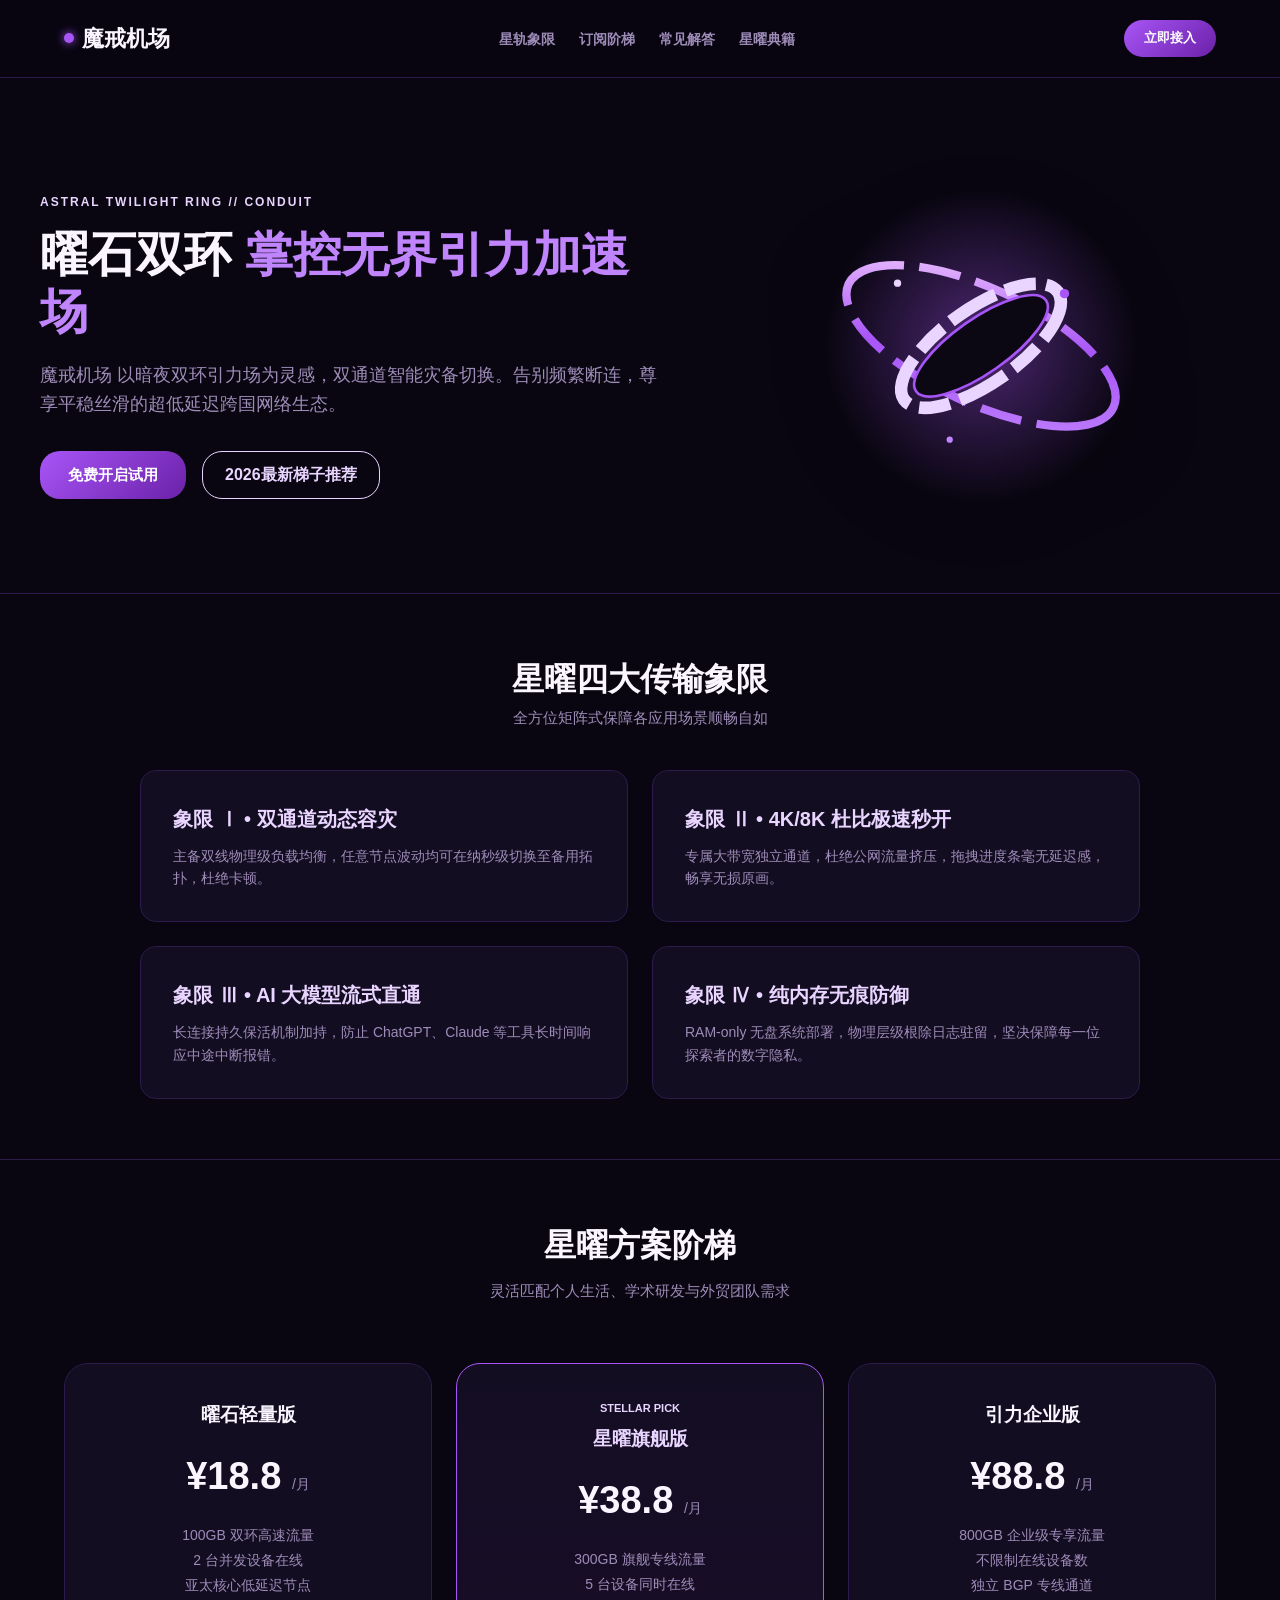
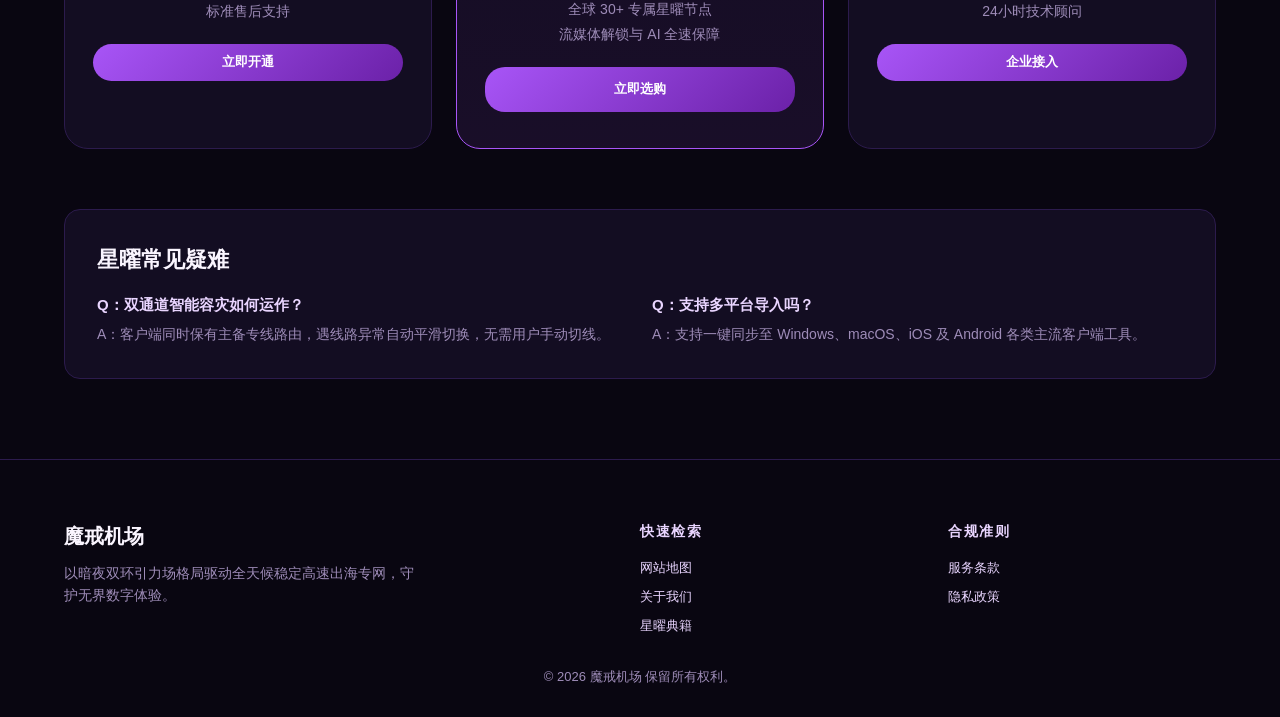
==== index.html @ d69c3776 "feat: deploy mojiecloud.lol landing page with full SEO suite" ====
<!DOCTYPE html>
<html lang="zh-CN">
<head>
  <meta charset="UTF-8">
  <meta name="viewport" content="width=device-width, initial-scale=1.0">
  <title>魔戒机场官方平台 - 2026曜石双环引力专线网络加速 | 极速秒开与外服游戏高口碑机场推荐</title>
  <meta name="description" content="魔戒机场以暗夜星曜双环引力场格局驱动多区域动态网络互联。双通道智能容灾，4K杜比秒开，超低时延跨国外服联机。">
  <link rel="canonical" href="https://mojiecloud.lol/">
  <link rel="stylesheet" href="style.css">
  <meta property="og:type" content="website">
  <meta property="og:title" content="魔戒机场官方平台 - 2026曜石双环引力专线网络加速 | 极速秒开与外服游戏高口碑机场推荐">
  <meta property="og:description" content="魔戒机场以暗夜星曜双环引力场格局驱动多区域动态网络互联。双通道智能容灾，4K杜比秒开，超低时延跨国外服联机。">
  <meta property="og:url" content="https://mojiecloud.lol/">
  <script type="application/ld+json">
  {"@context": "https://schema.org", "@type": "Product", "name": "魔戒机场曜石双环专网", "description": "魔戒机场以暗夜星曜双环引力场格局驱动多区域动态网络互联。双通道智能容灾，4K杜比秒开，超低时延跨国外服联机。", "brand": {"@type": "Brand", "name": "魔戒机场"}}
  </script>
</head>
<body>

  <!-- Floating Astral Dock Nav -->
  <nav class="astral-nav-wrap">
    <div class="astral-container astral-nav-inner">
      <a href="index.html" class="astral-logo">
        <span class="astral-dot"></span>
        <span>魔戒机场</span>
      </a>
      <ul class="astral-menu">
        <li><a href="#quadrant">星轨象限</a></li>
        <li><a href="#plans">订阅阶梯</a></li>
        <li><a href="#faq">常见解答</a></li>
        <li><a href="astral-lore.html">星曜典籍</a></li>
      </ul>
      <a href="https://ww012.twilightaff.com/#/?code=A56DH1Af" class="btn-astral-cta" target="_blank" rel="nofollow">立即接入</a>
    </div>
  </nav>

  <!-- Orbital Enclosure Hero -->
  <header class="astral-container orbit-hero">
    <div>
      <div style="font-size:12px; font-weight:800; color:var(--accent); letter-spacing:2px; margin-bottom:14px;">ASTRAL TWILIGHT RING // CONDUIT</div>
      <h1 class="orbit-hero-h1">曜石双环 <span>掌控无界引力加速场</span></h1>
      <p class="orbit-hero-desc">魔戒机场 以暗夜双环引力场为灵感，双通道智能灾备切换。告别频繁断连，尊享平稳丝滑的超低延迟跨国网络生态。</p>
      <div style="display:flex; gap:16px; flex-wrap:wrap;">
        <a href="https://ww012.twilightaff.com/#/?code=A56DH1Af" class="btn-astral-cta" style="padding:12px 28px; font-size:15px;" target="_blank" rel="nofollow">免费开启试用</a>
        <a href="https://tizilab.net/paihang/" style="padding:10px 22px; border:1px solid var(--accent); color:var(--accent); border-radius:20px; font-weight:700;" target="_blank">2026最新梯子推荐</a>
      </div>
    </div>
    <div style="display:flex; justify-content:center;">
      
        <div class="motion-art-frame mojie-astral-frame" aria-label="暗夜紫曜双同心魔戒插画">
          <svg class="motion-svg" width="100%" height="340" viewBox="0 0 460 360" fill="none" xmlns="http://www.w3.org/2000/svg">
            <defs>
              <linearGradient id="astralGrad" x1="0%" y1="0%" x2="100%" y2="100%">
                <stop offset="0%" stop-color="#f5d0fe"/>
                <stop offset="50%" stop-color="#a855f7"/>
                <stop offset="100%" stop-color="#c084fc"/>
              </linearGradient>
              <radialGradient id="astralGlow" cx="50%" cy="50%" r="50%">
                <stop offset="0%" stop-color="#a855f7" stop-opacity="0.45"/>
                <stop offset="100%" stop-color="#a855f7" stop-opacity="0"/>
              </radialGradient>
            </defs>
            <circle cx="230" cy="180" r="150" fill="url(#astralGlow)" class="glow-pulse"/>
            <g class="ring-spin-cw" transform-origin="230 180">
              <ellipse cx="230" cy="180" rx="140" ry="55" fill="none" stroke="url(#astralGrad)" stroke-width="8" stroke-dasharray="80 15 40 15" transform="rotate(25 230 180)"/>
            </g>
            <g class="ring-spin-ccw" transform-origin="230 180">
              <ellipse cx="230" cy="180" rx="90" ry="36" fill="none" stroke="#e9d5ff" stroke-width="12" stroke-dasharray="50 10 30 10" transform="rotate(-35 230 180)"/>
              <ellipse cx="230" cy="180" rx="76" ry="26" fill="#0b0814" stroke="#a855f7" stroke-width="2.5" transform="rotate(-35 230 180)"/>
            </g>
            <circle cx="150" cy="120" r="3.5" fill="#e9d5ff" class="bubble-float-1"/>
            <circle cx="310" cy="130" r="4.5" fill="#a855f7" class="bubble-float-2"/>
            <circle cx="200" cy="270" r="3" fill="#c084fc" class="bubble-float-3"/>
          </svg>
        </div>
        
    </div>
  </header>

  <!-- Quadrant Matrix 2x2 -->
  <section id="quadrant" class="quadrant-section">
    <div class="astral-container">
      <div style="text-align:center; margin-bottom:40px;">
        <h2 style="font-size:32px; font-weight:900;">星曜四大传输象限</h2>
        <p style="color:var(--muted); font-size:15px;">全方位矩阵式保障各应用场景顺畅自如</p>
      </div>

      <div class="quadrant-grid">
        <div class="quadrant-card">
          <h3>象限 Ⅰ • 双通道动态容灾</h3>
          <p>主备双线物理级负载均衡，任意节点波动均可在纳秒级切换至备用拓扑，杜绝卡顿。</p>
        </div>
        <div class="quadrant-card">
          <h3>象限 Ⅱ • 4K/8K 杜比极速秒开</h3>
          <p>专属大带宽独立通道，杜绝公网流量挤压，拖拽进度条毫无延迟感，畅享无损原画。</p>
        </div>
        <div class="quadrant-card">
          <h3>象限 Ⅲ • AI 大模型流式直通</h3>
          <p>长连接持久保活机制加持，防止 ChatGPT、Claude 等工具长时间响应中途中断报错。</p>
        </div>
        <div class="quadrant-card">
          <h3>象限 Ⅳ • 纯内存无痕防御</h3>
          <p>RAM-only 无盘系统部署，物理层级根除日志驻留，坚决保障每一位探索者的数字隐私。</p>
        </div>
      </div>
    </div>
  </section>

  <!-- Badge Circles Pricing -->
  <section id="plans" class="astral-container">
    <div style="text-align:center; margin-top:60px;">
      <h2 style="font-size:32px; font-weight:900;">星曜方案阶梯</h2>
      <p style="color:var(--muted); font-size:15px; margin-top:8px;">灵活匹配个人生活、学术研发与外贸团队需求</p>
    </div>

    <div class="badge-pricing">
      <div class="badge-price-card">
        <h3>曜石轻量版</h3>
        <div class="badge-num">¥18.8 <span style="font-size:14px; color:var(--muted); font-weight:normal;">/月</span></div>
        <p style="color:var(--muted); font-size:14px; line-height:1.8; margin-bottom:20px;">
          100GB 双环高速流量<br>2 台并发设备在线<br>亚太核心低延迟节点<br>标准售后支持
        </p>
        <a href="https://ww012.twilightaff.com/#/?code=A56DH1Af" class="btn-astral-cta" style="display:block;" target="_blank" rel="nofollow">立即开通</a>
      </div>

      <div class="badge-price-card featured">
        <div style="font-size:11px; color:var(--accent); font-weight:800; margin-bottom:6px;">STELLAR PICK</div>
        <h3 style="color:var(--accent);">星曜旗舰版</h3>
        <div class="badge-num">¥38.8 <span style="font-size:14px; color:var(--muted); font-weight:normal;">/月</span></div>
        <p style="color:var(--muted); font-size:14px; line-height:1.8; margin-bottom:20px;">
          300GB 旗舰专线流量<br>5 台设备同时在线<br>全球 30+ 专属星曜节点<br>流媒体解锁与 AI 全速保障
        </p>
        <a href="https://ww012.twilightaff.com/#/?code=A56DH1Af" class="btn-astral-cta" style="display:block; padding:12px;" target="_blank" rel="nofollow">立即选购</a>
      </div>

      <div class="badge-price-card">
        <h3>引力企业版</h3>
        <div class="badge-num">¥88.8 <span style="font-size:14px; color:var(--muted); font-weight:normal;">/月</span></div>
        <p style="color:var(--muted); font-size:14px; line-height:1.8; margin-bottom:20px;">
          800GB 企业级专享流量<br>不限制在线设备数<br>独立 BGP 专线通道<br>24小时技术顾问
        </p>
        <a href="https://ww012.twilightaff.com/#/?code=A56DH1Af" class="btn-astral-cta" style="display:block;" target="_blank" rel="nofollow">企业接入</a>
      </div>
    </div>
  </section>

  <!-- FAQ -->
  <section id="faq" class="astral-container" style="margin-bottom:60px;">
    <div style="background:var(--panel); border:1px solid var(--border); border-radius:16px; padding:32px;">
      <h2 style="font-size:22px; margin-bottom:16px;">星曜常见疑难</h2>
      <div style="display:grid; grid-template-columns:1fr 1fr; gap:24px;">
        <div>
          <h4 style="font-size:15px; color:var(--accent); margin-bottom:6px;">Q：双通道智能容灾如何运作？</h4>
          <p style="font-size:14px; color:var(--muted);">A：客户端同时保有主备专线路由，遇线路异常自动平滑切换，无需用户手动切线。</p>
        </div>
        <div>
          <h4 style="font-size:15px; color:var(--accent); margin-bottom:6px;">Q：支持多平台导入吗？</h4>
          <p style="font-size:14px; color:var(--muted);">A：支持一键同步至 Windows、macOS、iOS 及 Android 各类主流客户端工具。</p>
        </div>
      </div>
    </div>
  </section>

  <!-- Curved Cosmic Footer -->
  <footer class="astral-footer">
    <div class="astral-container astral-footer-grid">
      <div>
        <h3 style="font-size:20px; margin-bottom:10px;">魔戒机场</h3>
        <p style="font-size:14px; color:var(--muted); max-width:360px;">以暗夜双环引力场格局驱动全天候稳定高速出海专网，守护无界数字体验。</p>
      </div>
      <div class="astral-footer-col">
        <h4>快速检索</h4>
        <ul>
          <li><a href="sitemap.html">网站地图</a></li>
          <li><a href="about.html">关于我们</a></li>
          <li><a href="astral-lore.html">星曜典籍</a></li>
        </ul>
      </div>
      <div class="astral-footer-col">
        <h4>合规准则</h4>
        <ul>
          <li><a href="terms.html">服务条款</a></li>
          <li><a href="privacy.html">隐私政策</a></li>
        </ul>
      </div>
    </div>
    <div style="text-align:center; font-size:13px; color:var(--muted); margin-top:30px;">
      © 2026 魔戒机场 保留所有权利。
    </div>
  </footer>

</body>
</html>
---- style.css ----
/* Archetype 8: Celestial Dual-Orbit Enclosure (mojiecloud.lol) */
:root {
  --primary: #a855f7;
  --secondary: #c084fc;
  --accent: #e9d5ff;
  --bg: #090611;
  --panel: #130d22;
  --border: #2c1b4d;
  --text: #faf5ff;
  --muted: #9e8cb8;
  --link-color: #e9d5ff;
}
* { box-sizing: border-box; margin: 0; padding: 0; }
body { background: var(--bg); color: var(--text); font-family: -apple-system, BlinkMacSystemFont, "Segoe UI", Roboto, sans-serif; line-height: 1.6; }
a { color: var(--link-color); text-decoration: none; }
a:visited { color: var(--link-color); }
a:hover { color: var(--primary); text-decoration: underline; }

/* Floating Astral Dock Nav */
.astral-nav-wrap { padding: 20px 0; border-bottom: 1px solid var(--border); background: rgba(9, 6, 17, 0.95); position: sticky; top: 0; z-index: 99; }
.astral-container { max-width: 1200px; margin: 0 auto; padding: 0 24px; }
.astral-nav-inner { display: flex; justify-content: space-between; align-items: center; }
.astral-logo { font-size: 22px; font-weight: 900; color: var(--text); display: flex; align-items: center; gap: 8px; }
.astral-dot { width: 10px; height: 10px; border-radius: 50%; background: var(--primary); box-shadow: 0 0 10px var(--primary); }
.astral-menu { list-style: none; display: flex; gap: 24px; }
.astral-menu a { font-size: 14px; font-weight: 600; color: var(--muted); }
.astral-menu a:hover { color: var(--accent); }
.btn-astral-cta { background: linear-gradient(135deg, var(--primary), #6b21a8); color: #fff !important; padding: 8px 20px; border-radius: 20px; font-weight: 700; font-size: 13px; text-decoration: none !important; }

/* Orbital Enclosure Hero */
.orbit-hero { padding: 80px 0 60px; display: grid; grid-template-columns: 1.1fr 0.9fr; gap: 48px; align-items: center; }
.orbit-hero-h1 { font-size: 48px; font-weight: 900; line-height: 1.2; margin-bottom: 20px; }
.orbit-hero-h1 span { color: var(--secondary); }
.orbit-hero-desc { font-size: 18px; color: var(--muted); margin-bottom: 32px; }

/* Quadrant Matrix 2x2 */
.quadrant-section { padding: 60px 0; border-top: 1px solid var(--border); border-bottom: 1px solid var(--border); }
.quadrant-grid { display: grid; grid-template-columns: 1fr 1fr; gap: 24px; max-width: 1000px; margin: 0 auto; }
.quadrant-card { background: var(--panel); border: 1px solid var(--border); border-radius: 16px; padding: 32px; }
.quadrant-card h3 { font-size: 20px; margin-bottom: 10px; color: var(--accent); }
.quadrant-card p { font-size: 14px; color: var(--muted); line-height: 1.6; }

/* Badge Circles Pricing */
.badge-pricing { display: grid; grid-template-columns: repeat(3, 1fr); gap: 24px; margin: 60px 0; }
.badge-price-card { background: var(--panel); border: 1px solid var(--border); border-radius: 24px; padding: 36px 28px; text-align: center; }
.badge-price-card.featured { border-color: var(--primary); background: linear-gradient(180deg, var(--panel), rgba(168, 85, 247, 0.1)); }
.badge-num { font-size: 38px; font-weight: 900; margin: 16px 0; }

/* Curved Cosmic Footer */
.astral-footer { padding: 60px 0 30px; border-top: 1px solid var(--border); margin-top: 80px; }
.astral-footer-grid { display: grid; grid-template-columns: 2fr 1fr 1fr; gap: 40px; }
.astral-footer-col h4 { font-size: 14px; text-transform: uppercase; letter-spacing: 1.5px; color: var(--accent); margin-bottom: 16px; }
.astral-footer-col ul { list-style: none; display: flex; flex-direction: column; gap: 8px; font-size: 13px; }

@media (max-width: 900px) {
  .orbit-hero { grid-template-columns: 1fr; text-align: center; }
  .quadrant-grid { grid-template-columns: 1fr; }
  .badge-pricing { grid-template-columns: 1fr; }
  .astral-footer-grid { grid-template-columns: 1fr; }
  .astral-menu { display: none; }
}


/* ==========================================================================
   Hero SVG Motion Core & Animation Keyframes (Guaranteed Visibility)
   ========================================================================== */
.motion-art-frame {
  width: 100% !important;
  max-width: 480px !important;
  min-height: 280px !important;
  margin: 0 auto !important;
  display: flex !important;
  justify-content: center !important;
  align-items: center !important;
  position: relative !important;
  flex-shrink: 0 !important;
}

.motion-svg {
  width: 100% !important;
  max-width: 480px !important;
  height: auto !important;
  min-height: 260px !important;
  display: block !important;
  overflow: visible !important;
  filter: drop-shadow(0 15px 35px rgba(0, 0, 0, 0.65)) !important;
}

@keyframes glowPulse {
  0%, 100% { transform: scale(1); opacity: 0.8; }
  50% { transform: scale(1.08); opacity: 1; }
}

@keyframes creamBounce {
  0%, 100% { transform: translateY(0); }
  50% { transform: translateY(-5px); }
}

@keyframes berryFloat {
  0%, 100% { transform: translateY(0) rotate(0deg); }
  50% { transform: translateY(-6px) rotate(4deg); }
}

@keyframes strawShake {
  0%, 100% { transform: rotate(0deg); }
  50% { transform: rotate(-2.5deg); }
}

@keyframes bubbleFloat {
  0% { transform: translateY(0); opacity: 0.25; }
  50% { opacity: 0.9; }
  100% { transform: translateY(-24px); opacity: 0; }
}

@keyframes ringFloat {
  0%, 100% { transform: translateY(0) rotate(-12deg); }
  50% { transform: translateY(-10px) rotate(-8deg); }
}

@keyframes runeShimmer {
  0%, 100% { opacity: 0.35; stroke-dashoffset: 0; }
  50% { opacity: 1; stroke-dashoffset: 24; }
}

@keyframes spinCW {
  from { transform: rotate(0deg); }
  to { transform: rotate(360deg); }
}

@keyframes spinCCW {
  from { transform: rotate(0deg); }
  to { transform: rotate(-360deg); }
}

@keyframes stepPulse {
  0%, 100% { opacity: 0.7; transform: translateY(0); }
  50% { opacity: 1; transform: translateY(-4px); }
}

@keyframes cloudDrift {
  0%, 100% { transform: translateX(0); }
  50% { transform: translateX(16px); }
}

@keyframes rayAscend {
  0% { stroke-dashoffset: 20; opacity: 0.2; }
  50% { opacity: 0.95; }
  100% { stroke-dashoffset: 0; opacity: 0.2; }
}

.glow-pulse { animation: glowPulse 4s ease-in-out infinite; transform-origin: center; }
.cream-bounce { animation: creamBounce 3.5s ease-in-out infinite; }
.berry-float { animation: berryFloat 3s ease-in-out infinite; transform-origin: 230px 85px; }
.straw-shake { animation: strawShake 4s ease-in-out infinite; transform-origin: 210px 250px; }
.bubble-float-1 { animation: bubbleFloat 3s ease-in-out infinite; }
.bubble-float-2 { animation: bubbleFloat 4.2s ease-in-out infinite 0.8s; }
.bubble-float-3 { animation: bubbleFloat 3.6s ease-in-out infinite 1.5s; }

.ring-float { animation: ringFloat 5s ease-in-out infinite; }
.rune-shimmer { animation: runeShimmer 3s ease-in-out infinite; }
.orbital-spin { animation: spinCW 25s linear infinite; transform-origin: 230px 180px; }
.ring-spin-cw { animation: spinCW 18s linear infinite; transform-origin: 230px 180px; }
.ring-spin-ccw { animation: spinCCW 24s linear infinite; transform-origin: 230px 180px; }

.step-pulse-1 { animation: stepPulse 3s ease-in-out infinite 0s; }
.step-pulse-2 { animation: stepPulse 3s ease-in-out infinite 0.7s; }
.step-pulse-3 { animation: stepPulse 3s ease-in-out infinite 1.4s; }
.step-pulse-4 { animation: stepPulse 3s ease-in-out infinite 2.1s; }
.cloud-drift-1 { animation: cloudDrift 6s ease-in-out infinite; }
.cloud-drift-2 { animation: cloudDrift 7s ease-in-out infinite 1s; }
.ray-ascend { animation: rayAscend 2.5s linear infinite; }
.crystal-spin { animation: spinCW 12s linear infinite; transform-origin: center; }
.mint-leaf-float { animation: berryFloat 4s ease-in-out infinite; transform-origin: 230px 95px; }

@media (prefers-reduced-motion: reduce) {
  * {
    animation-duration: 0.01ms !important;
    animation-iteration-count: 1 !important;
    transition-duration: 0.01ms !important;
  }
}
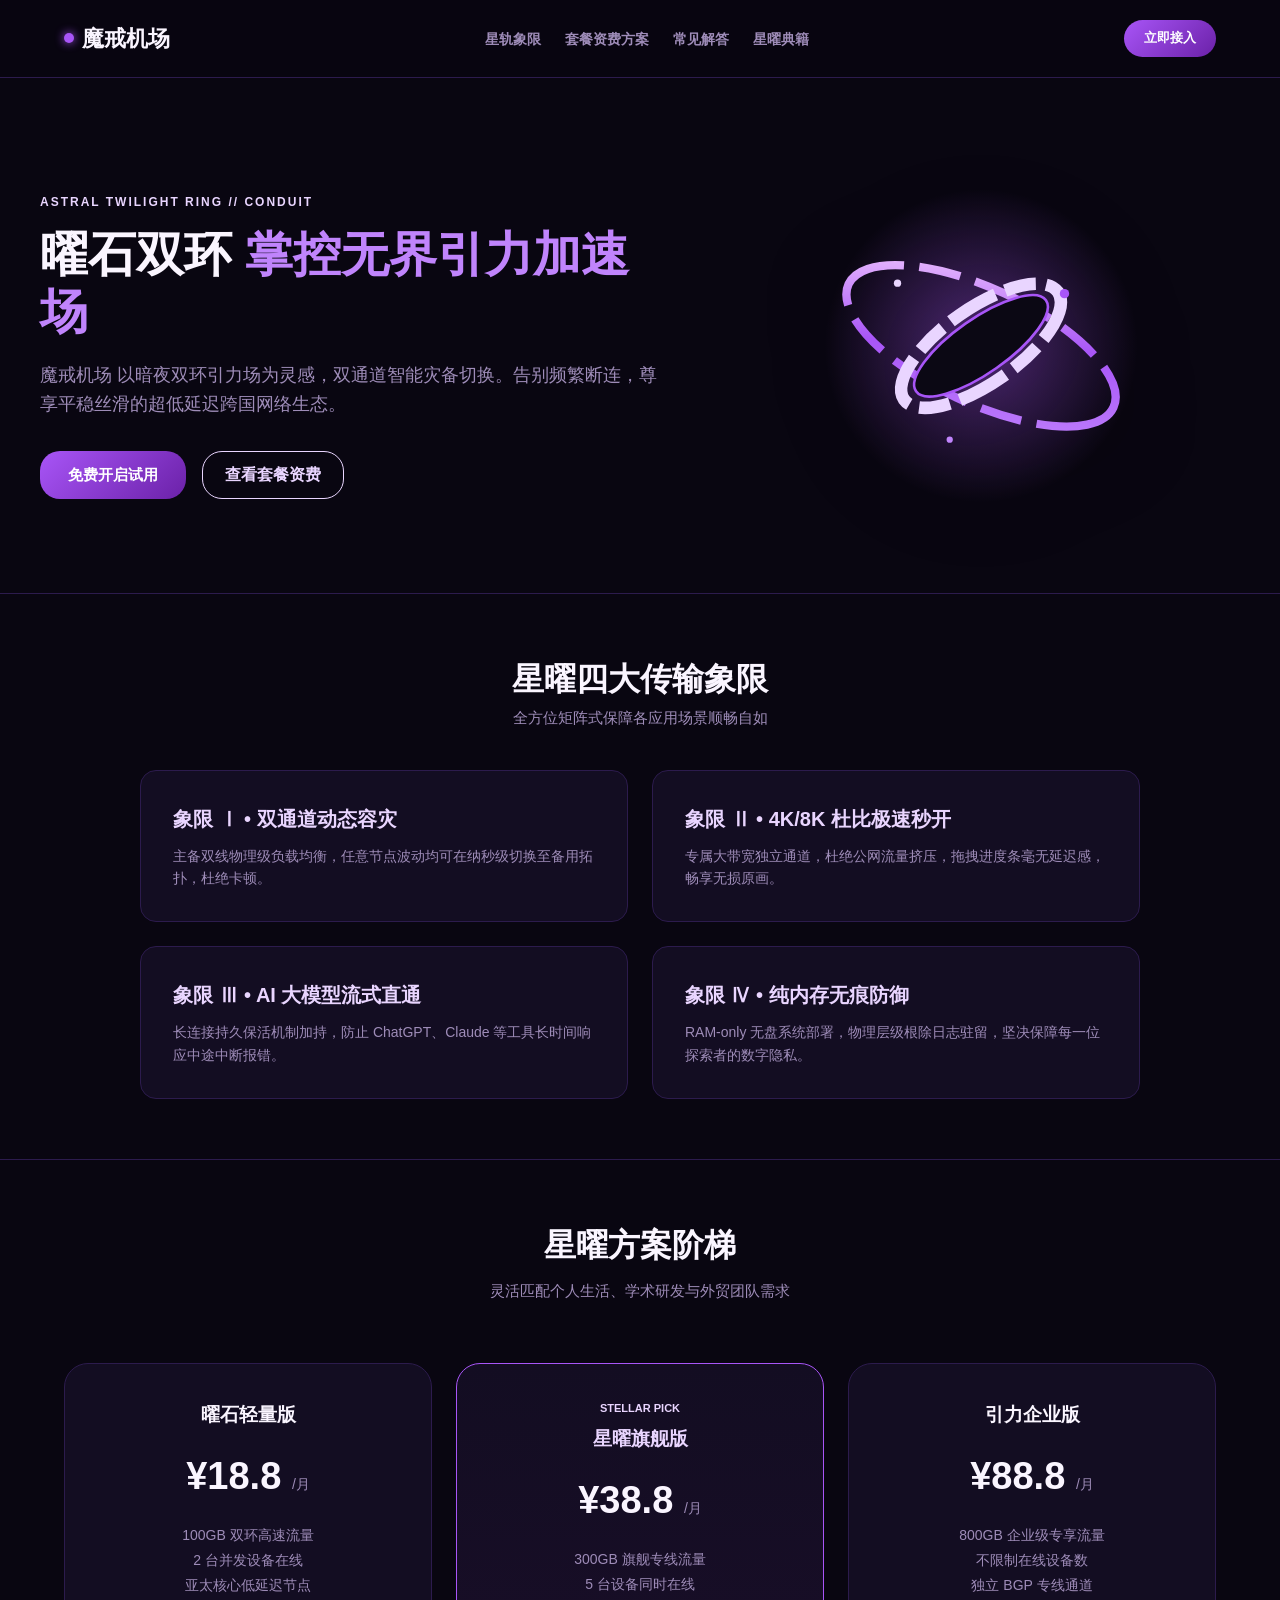
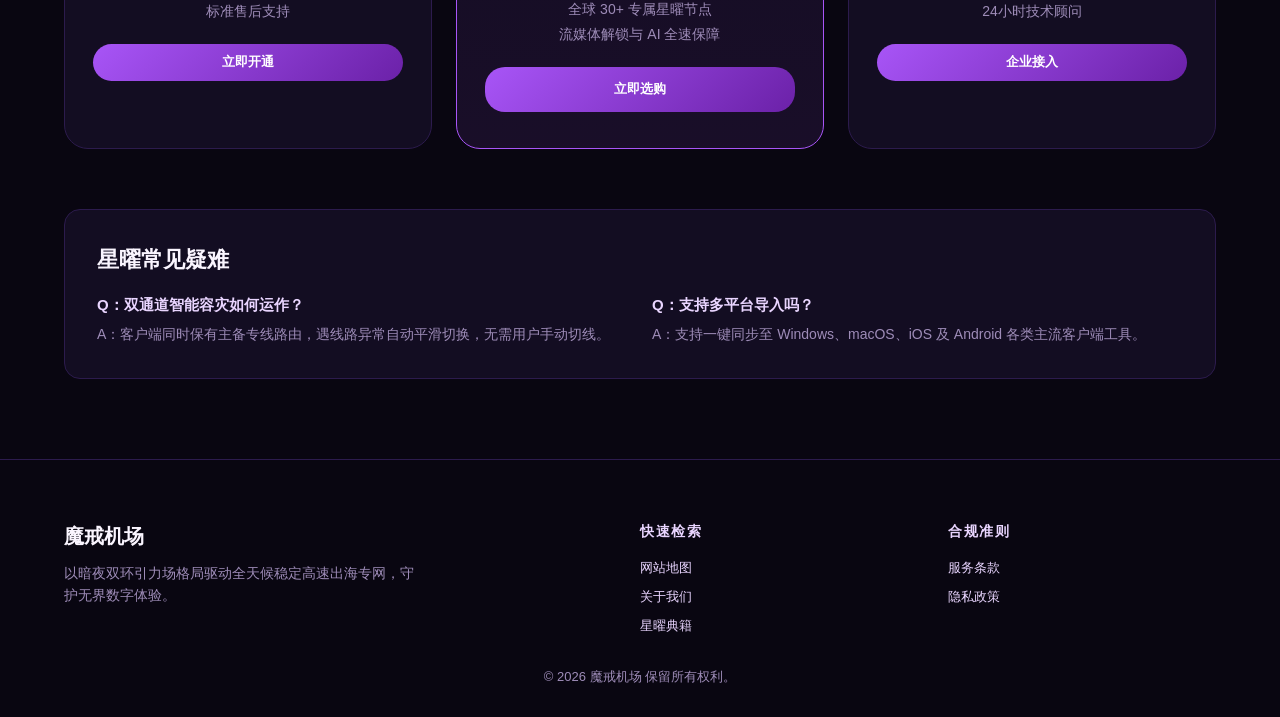
==== commit b8285912: "fix: remove external blog links, desensitize subscription terms, and align official landing page sty" ====
--- a/index.html
+++ b/index.html
@@ -26,7 +26,7 @@
       </a>
       <ul class="astral-menu">
         <li><a href="#quadrant">星轨象限</a></li>
-        <li><a href="#plans">订阅阶梯</a></li>
+        <li><a href="#plans">套餐资费方案</a></li>
         <li><a href="#faq">常见解答</a></li>
         <li><a href="astral-lore.html">星曜典籍</a></li>
       </ul>
@@ -42,7 +42,7 @@
       <p class="orbit-hero-desc">魔戒机场 以暗夜双环引力场为灵感，双通道智能灾备切换。告别频繁断连，尊享平稳丝滑的超低延迟跨国网络生态。</p>
       <div style="display:flex; gap:16px; flex-wrap:wrap;">
         <a href="https://ww012.twilightaff.com/#/?code=A56DH1Af" class="btn-astral-cta" style="padding:12px 28px; font-size:15px;" target="_blank" rel="nofollow">免费开启试用</a>
-        <a href="https://tizilab.net/paihang/" style="padding:10px 22px; border:1px solid var(--accent); color:var(--accent); border-radius:20px; font-weight:700;" target="_blank">2026最新梯子推荐</a>
+        <a href="#plans" style="padding:10px 22px; border:1px solid var(--accent); color:var(--accent); border-radius:20px; font-weight:700;" target="_blank">查看套餐资费</a>
       </div>
     </div>
     <div style="display:flex; justify-content:center;">
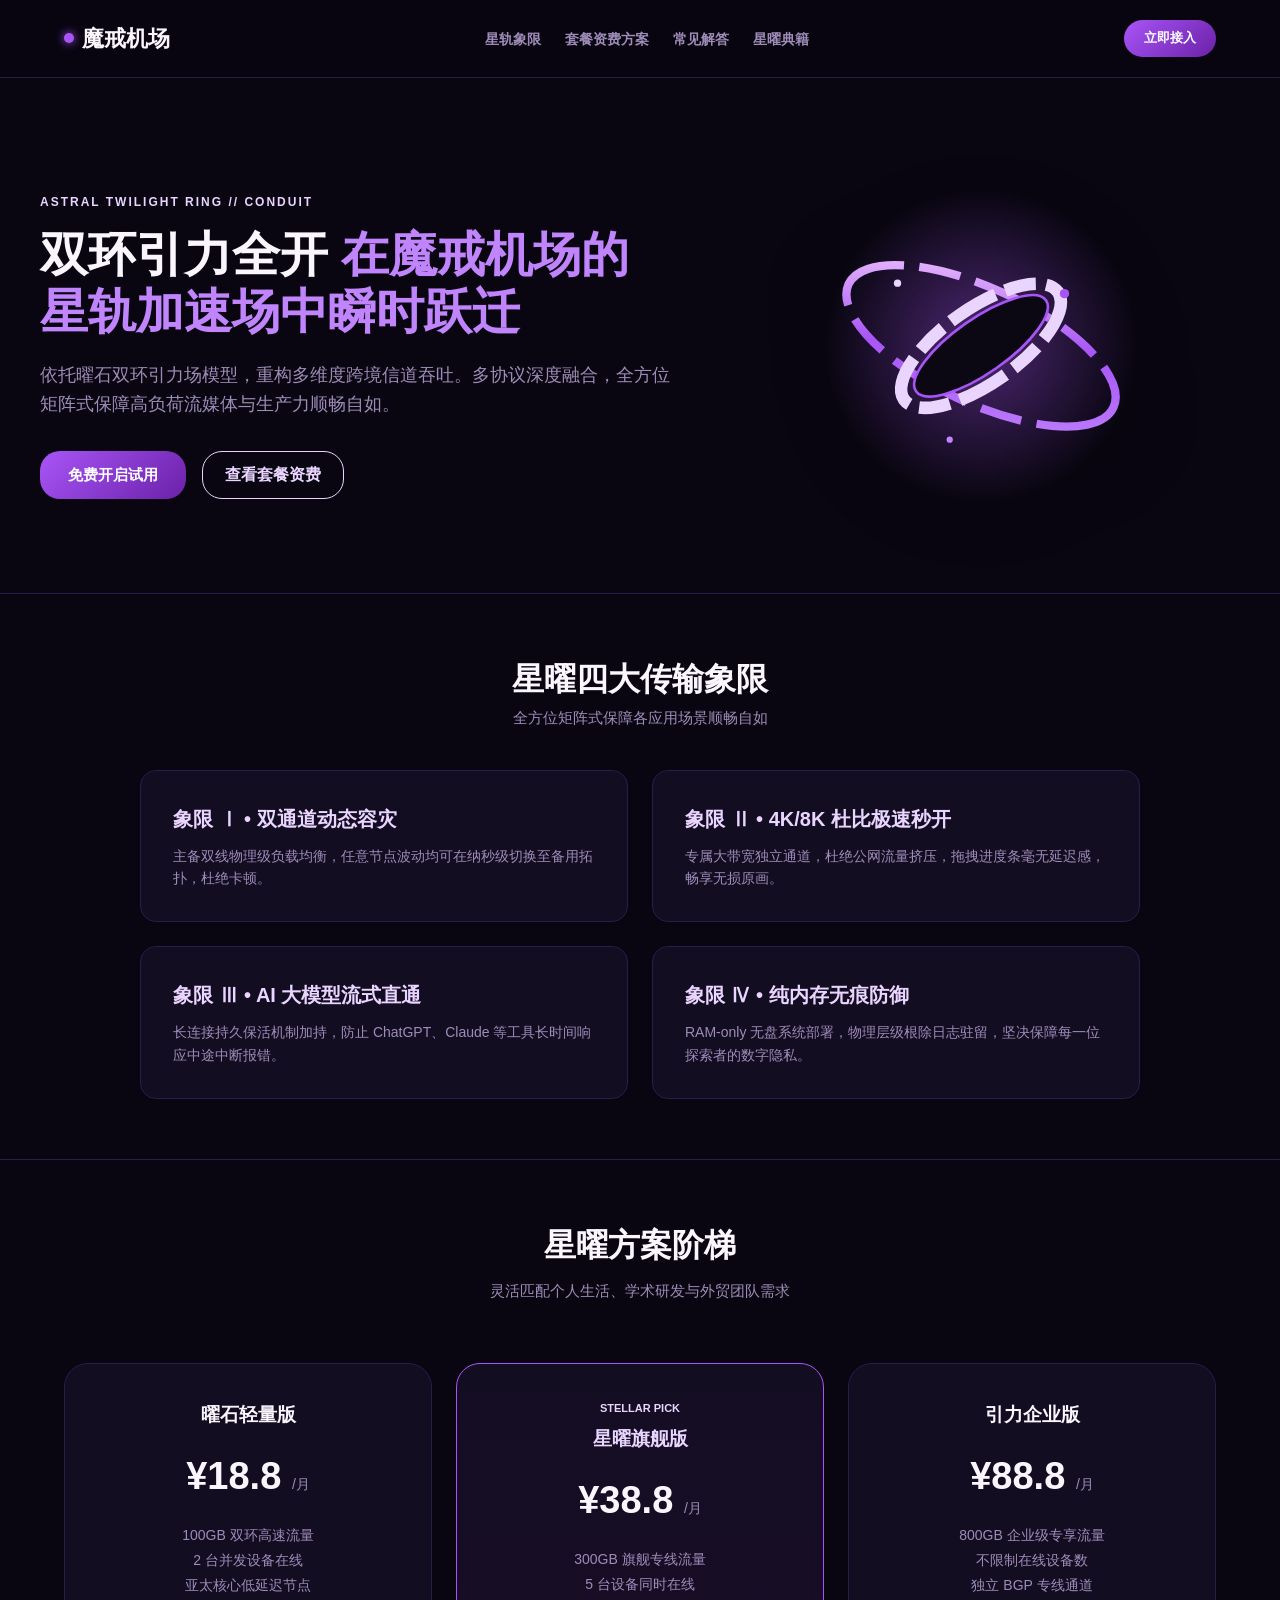
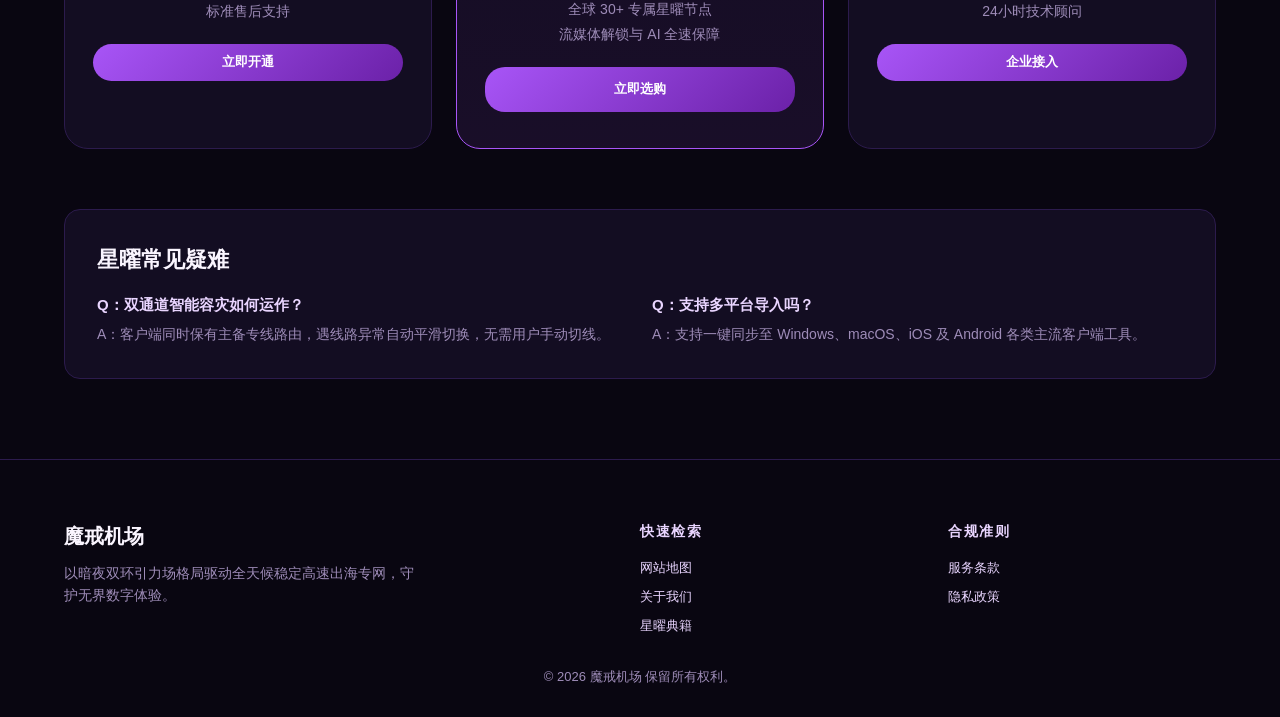
==== commit f7a5e772: "revert: restore original layout and structure prior to pricing changes while keeping bespoke hero in" ====
--- a/index.html
+++ b/index.html
@@ -3,7 +3,7 @@
 <head>
   <meta charset="UTF-8">
   <meta name="viewport" content="width=device-width, initial-scale=1.0">
-  <title>魔戒机场官方平台 - 2026曜石双环引力专线网络加速 | 极速秒开与外服游戏高口碑机场推荐</title>
+  <title>魔戒机场服务平台 - 2026曜石双环引力专线网络加速 | 极速秒开与外服游戏高口碑机场推荐</title>
   <meta name="description" content="魔戒机场以暗夜星曜双环引力场格局驱动多区域动态网络互联。双通道智能容灾，4K杜比秒开，超低时延跨国外服联机。">
   <link rel="canonical" href="https://mojiecloud.lol/">
   <link rel="stylesheet" href="style.css">
@@ -38,8 +38,8 @@
   <header class="astral-container orbit-hero">
     <div>
       <div style="font-size:12px; font-weight:800; color:var(--accent); letter-spacing:2px; margin-bottom:14px;">ASTRAL TWILIGHT RING // CONDUIT</div>
-      <h1 class="orbit-hero-h1">曜石双环 <span>掌控无界引力加速场</span></h1>
-      <p class="orbit-hero-desc">魔戒机场 以暗夜双环引力场为灵感，双通道智能灾备切换。告别频繁断连，尊享平稳丝滑的超低延迟跨国网络生态。</p>
+      <h1 class="orbit-hero-h1">双环引力全开 <span>在魔戒机场的星轨加速场中瞬时跃迁</span></h1>
+      <p class="orbit-hero-desc">依托曜石双环引力场模型，重构多维度跨境信道吞吐。多协议深度融合，全方位矩阵式保障高负荷流媒体与生产力顺畅自如。</p>
       <div style="display:flex; gap:16px; flex-wrap:wrap;">
         <a href="https://ww012.twilightaff.com/#/?code=A56DH1Af" class="btn-astral-cta" style="padding:12px 28px; font-size:15px;" target="_blank" rel="nofollow">免费开启试用</a>
         <a href="#plans" style="padding:10px 22px; border:1px solid var(--accent); color:var(--accent); border-radius:20px; font-weight:700;" target="_blank">查看套餐资费</a>
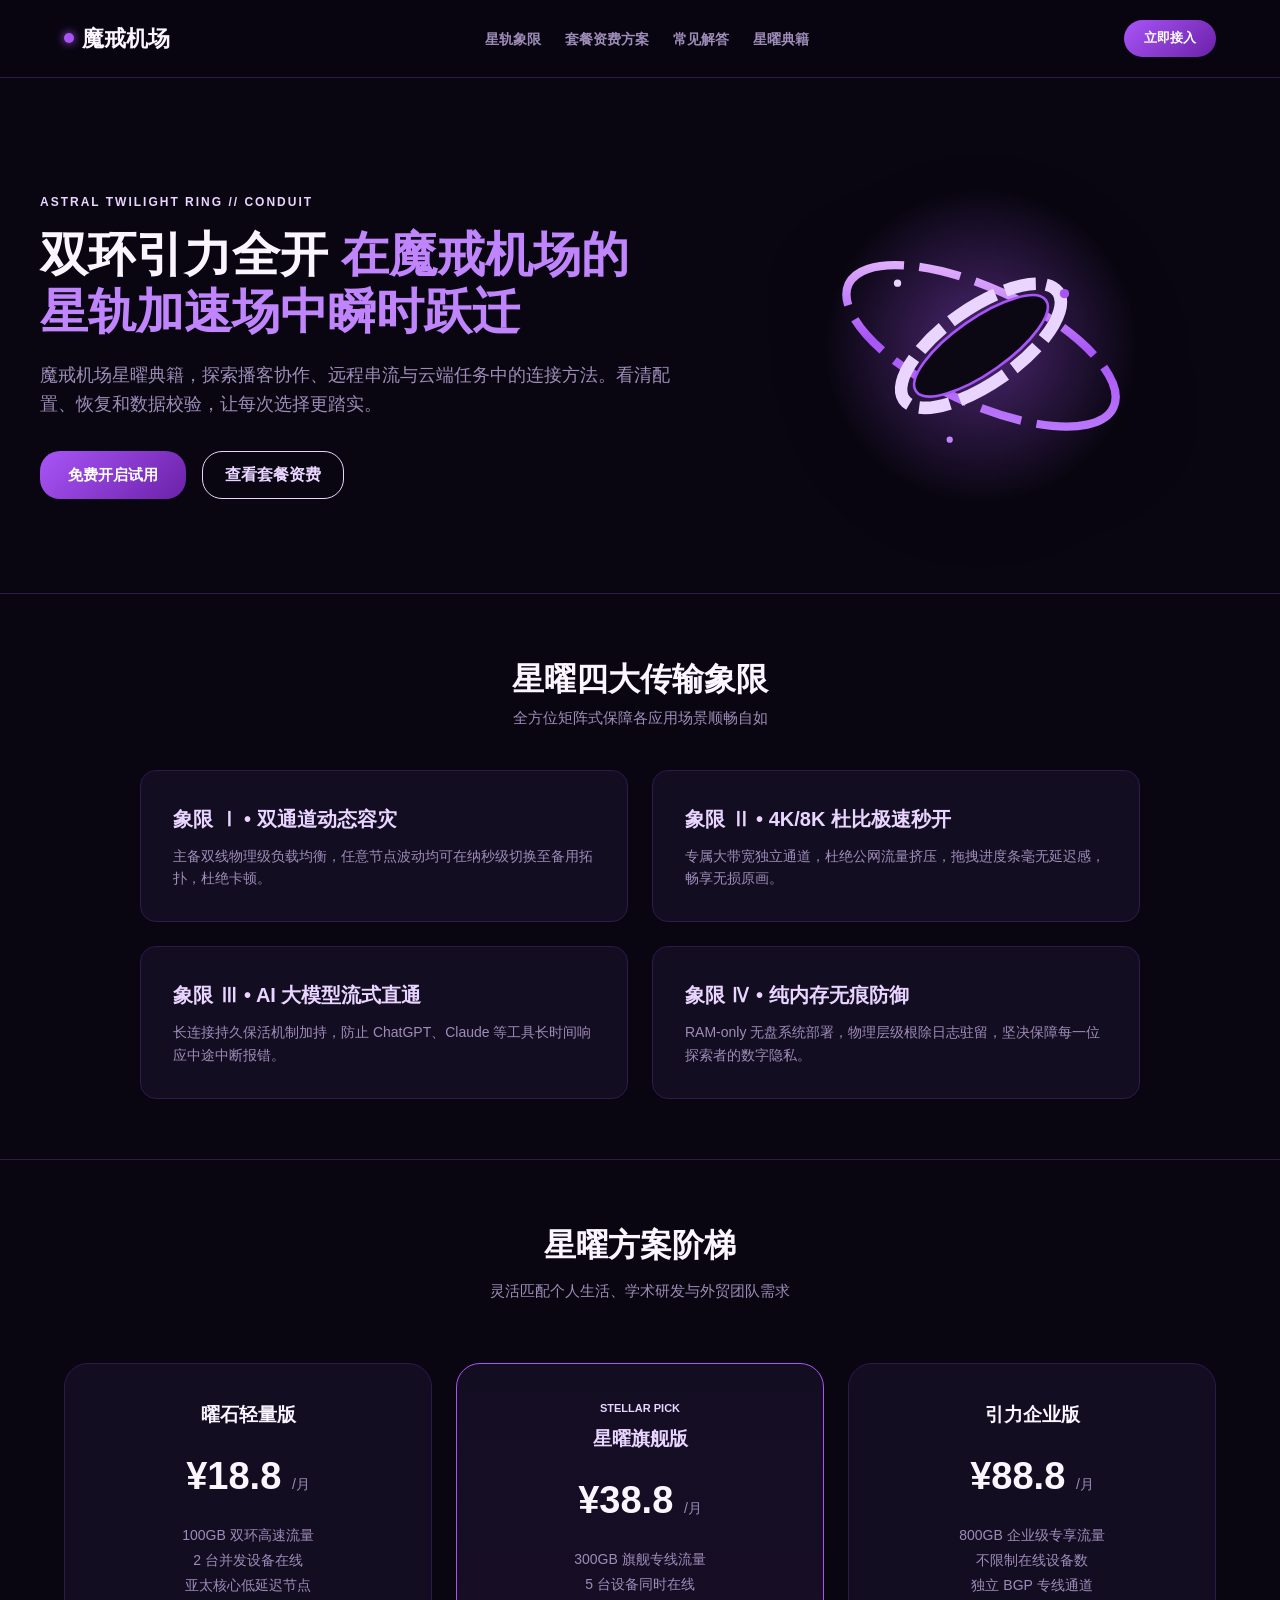
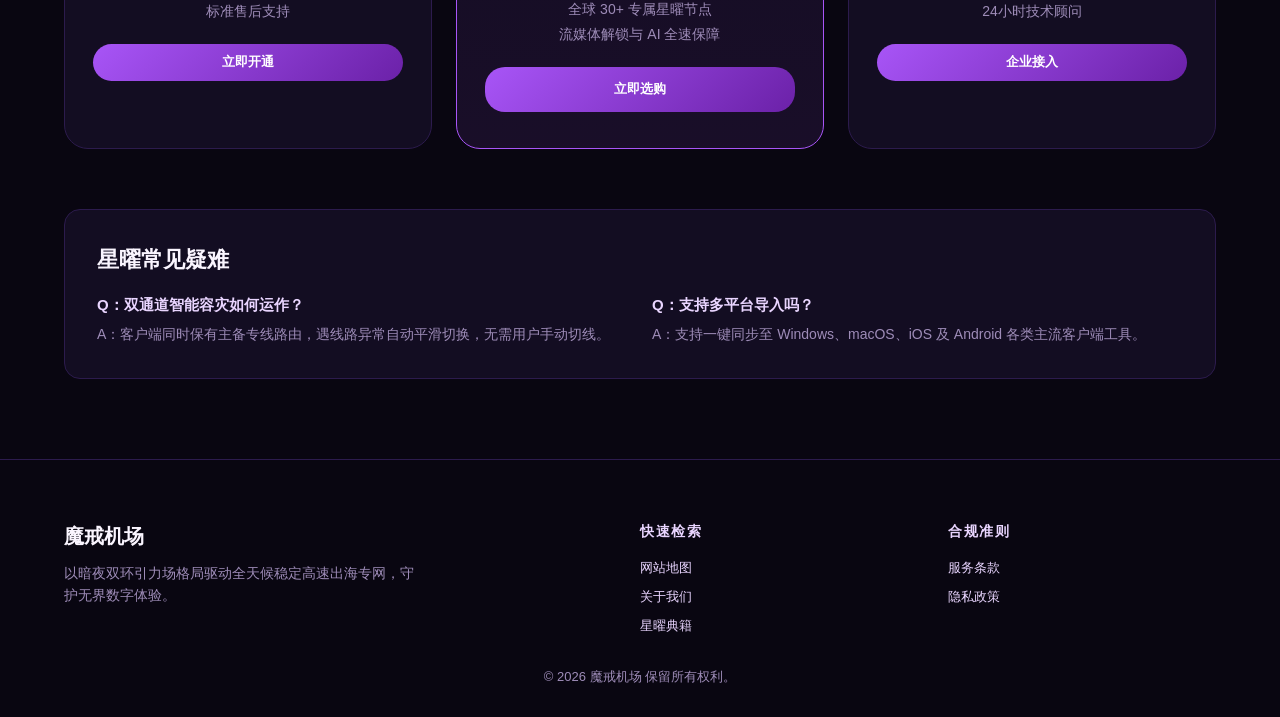
==== commit 29ca57b4: "Improve practical airport guides and update recommendation links" ====
--- a/index.html
+++ b/index.html
@@ -3,13 +3,13 @@
 <head>
   <meta charset="UTF-8">
   <meta name="viewport" content="width=device-width, initial-scale=1.0">
-  <title>魔戒机场服务平台 - 2026曜石双环引力专线网络加速 | 极速秒开与外服游戏高口碑机场推荐</title>
-  <meta name="description" content="魔戒机场以暗夜星曜双环引力场格局驱动多区域动态网络互联。双通道智能容灾，4K杜比秒开，超低时延跨国外服联机。">
+  <title>魔戒机场｜协作连接、串流体验与云端任务指南</title>
+  <meta name="description" content="魔戒机场星曜典籍，探索播客协作、远程串流与云端任务中的连接方法。看清配置、恢复和数据校验，让每次选择更踏实。">
   <link rel="canonical" href="https://mojiecloud.lol/">
   <link rel="stylesheet" href="style.css">
   <meta property="og:type" content="website">
-  <meta property="og:title" content="魔戒机场官方平台 - 2026曜石双环引力专线网络加速 | 极速秒开与外服游戏高口碑机场推荐">
-  <meta property="og:description" content="魔戒机场以暗夜星曜双环引力场格局驱动多区域动态网络互联。双通道智能容灾，4K杜比秒开，超低时延跨国外服联机。">
+  <meta property="og:title" content="魔戒机场｜协作连接、串流体验与云端任务指南">
+  <meta property="og:description" content="魔戒机场星曜典籍，探索播客协作、远程串流与云端任务中的连接方法。看清配置、恢复和数据校验，让每次选择更踏实。">
   <meta property="og:url" content="https://mojiecloud.lol/">
   <script type="application/ld+json">
   {"@context": "https://schema.org", "@type": "Product", "name": "魔戒机场曜石双环专网", "description": "魔戒机场以暗夜星曜双环引力场格局驱动多区域动态网络互联。双通道智能容灾，4K杜比秒开，超低时延跨国外服联机。", "brand": {"@type": "Brand", "name": "魔戒机场"}}
@@ -39,7 +39,7 @@
     <div>
       <div style="font-size:12px; font-weight:800; color:var(--accent); letter-spacing:2px; margin-bottom:14px;">ASTRAL TWILIGHT RING // CONDUIT</div>
       <h1 class="orbit-hero-h1">双环引力全开 <span>在魔戒机场的星轨加速场中瞬时跃迁</span></h1>
-      <p class="orbit-hero-desc">依托曜石双环引力场模型，重构多维度跨境信道吞吐。多协议深度融合，全方位矩阵式保障高负荷流媒体与生产力顺畅自如。</p>
+      <p class="orbit-hero-desc">魔戒机场星曜典籍，探索播客协作、远程串流与云端任务中的连接方法。看清配置、恢复和数据校验，让每次选择更踏实。</p>
       <div style="display:flex; gap:16px; flex-wrap:wrap;">
         <a href="https://ww012.twilightaff.com/#/?code=A56DH1Af" class="btn-astral-cta" style="padding:12px 28px; font-size:15px;" target="_blank" rel="nofollow">免费开启试用</a>
         <a href="#plans" style="padding:10px 22px; border:1px solid var(--accent); color:var(--accent); border-radius:20px; font-weight:700;" target="_blank">查看套餐资费</a>
